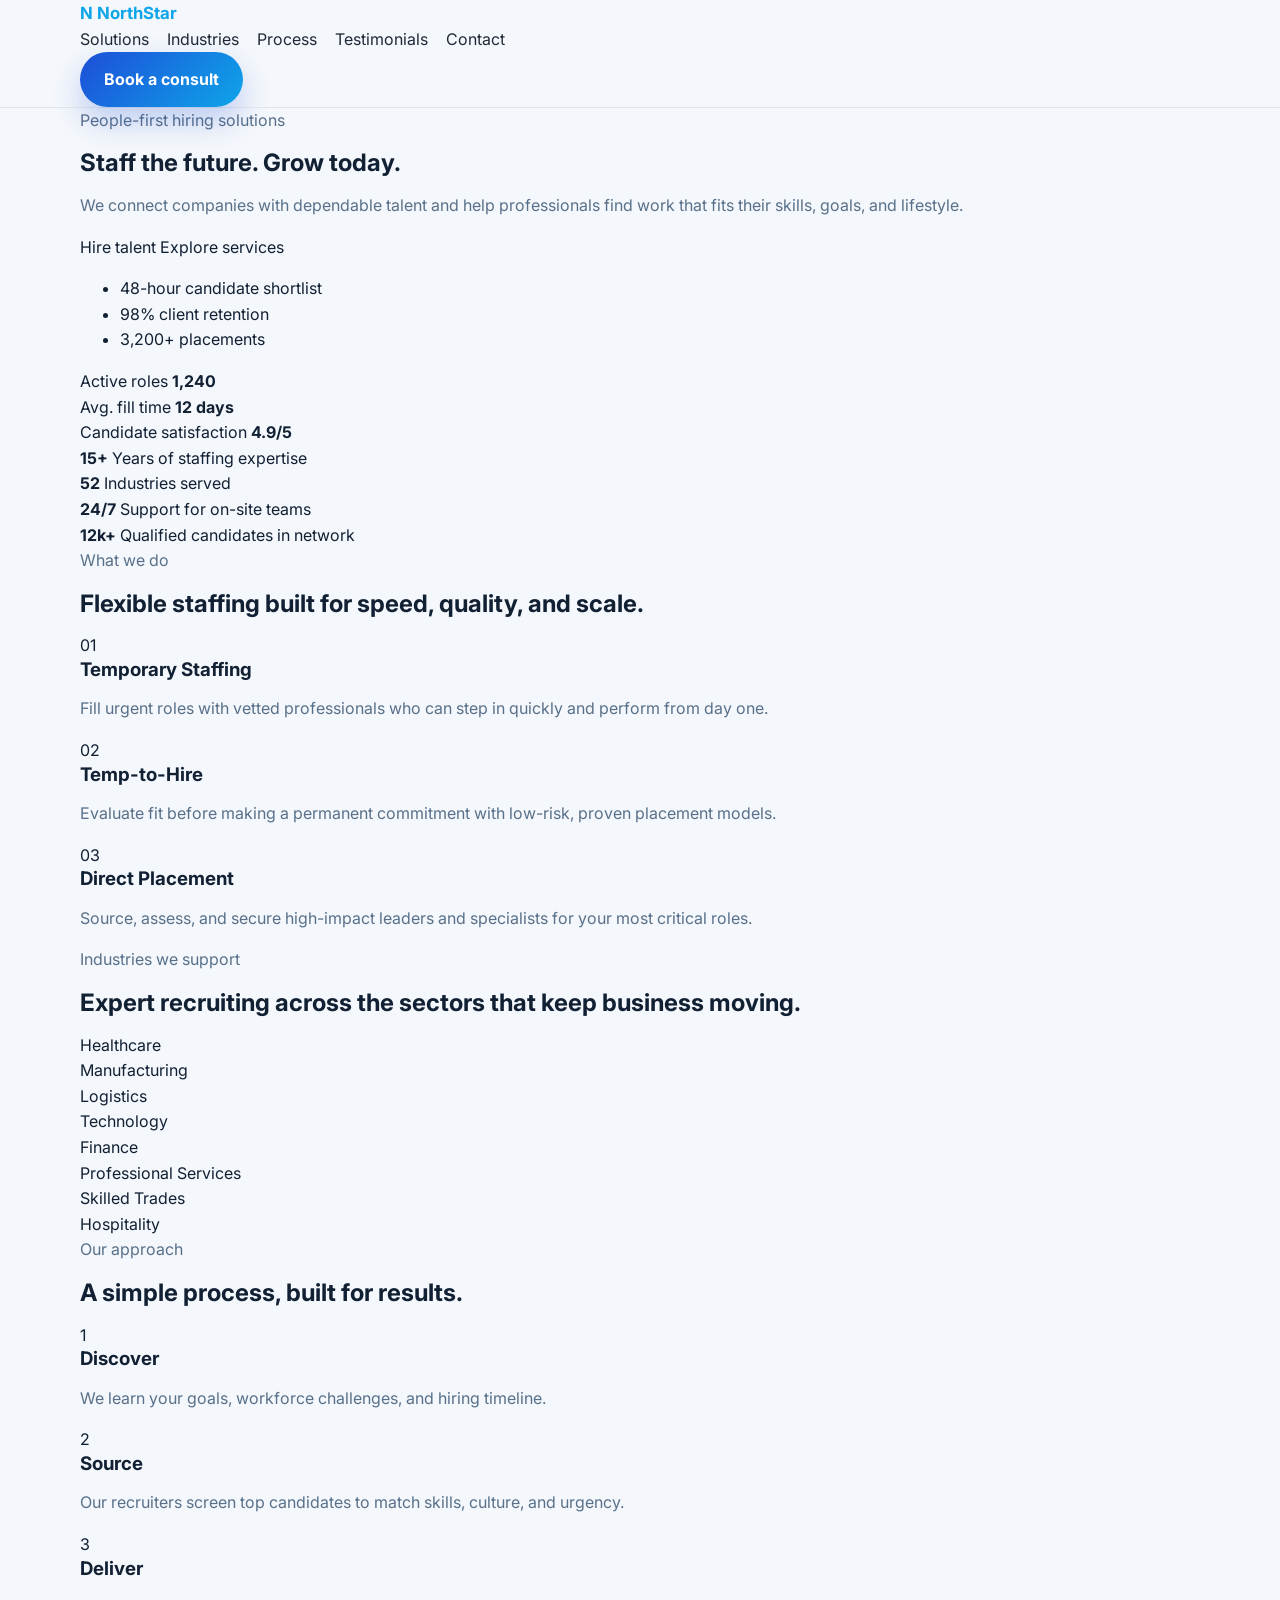
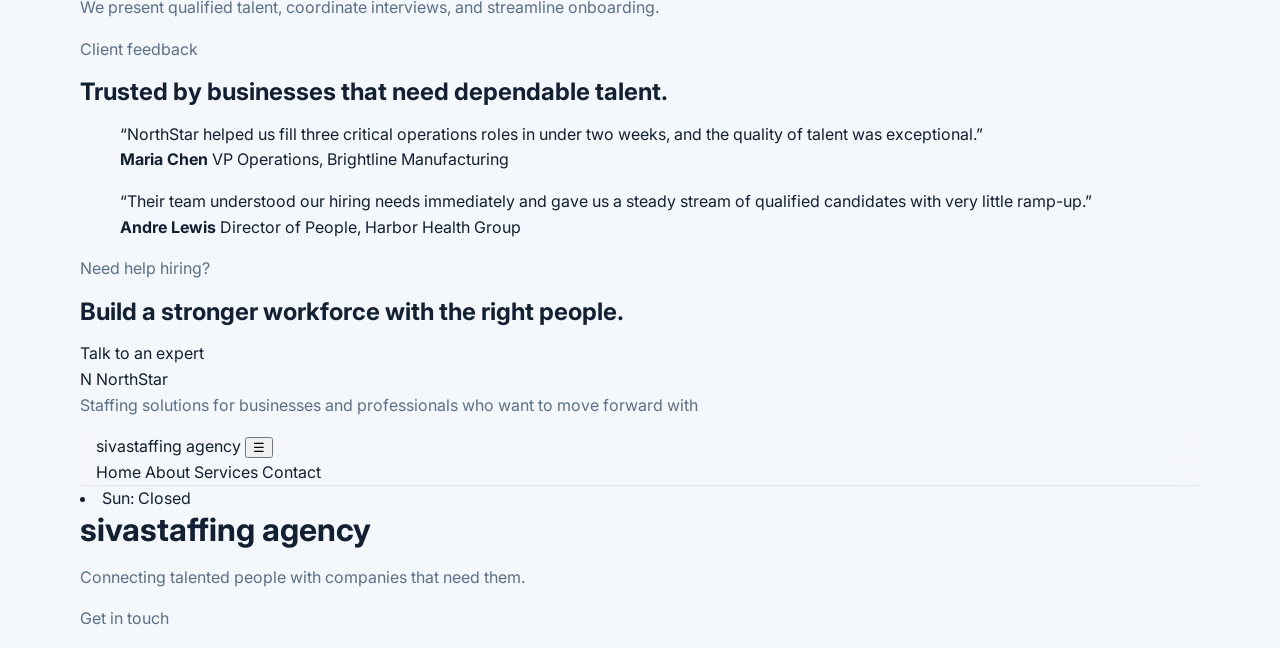
==== index.html @ ee670490 "first commit" ====
<!DOCTYPE html>
<html lang="en">
  <head>
    <meta charset="UTF-8" />
    <meta name="viewport" content="width=device-width, initial-scale=1.0" />
    <title>sivastaffing agency</title>
    <meta
      name="description"
      content="NorthStar Staffing helps businesses hire faster and build stronger teams with flexible staffing, direct placement, and workforce solutions."
    />
    <link rel="preconnect" href="https://fonts.googleapis.com" />
    <link rel="preconnect" href="https://fonts.gstatic.com" crossorigin />
    <link
      href="https://fonts.googleapis.com/css2?family=Inter:wght@400;500;600;700;800;900&display=swap"
      rel="stylesheet"
    />
    <link rel="stylesheet" href="styles.css" />
  </head>
  <body>
    <header class="site-header">
      <div class="container nav-wrap">
        <div class="brand">
          <span class="brand-mark">N</span>
          <span>NorthStar</span>
        </div>
        <nav class="main-nav" aria-label="Main navigation">
          <a href="#solutions">Solutions</a>
          <a href="#industries">Industries</a>
          <a href="#process">Process</a>
          <a href="#testimonials">Testimonials</a>
          <a href="#contact">Contact</a>
        </nav>
        <a class="btn btn-primary" href="#contact">Book a consult</a>
      </div>
    </header>

    <main>
      <section class="hero">
        <div class="container hero-grid">
          <div class="hero-copy">
            <p class="eyebrow">People-first hiring solutions</p>
            <h1>Staff the future. Grow today.</h1>
            <p class="lead">
              We connect companies with dependable talent and help professionals find
              work that fits their skills, goals, and lifestyle.
            </p>
            <div class="cta-row">
              <a class="btn btn-primary" href="#contact">Hire talent</a>
              <a class="btn btn-secondary" href="#solutions">Explore services</a>
            </div>
            <ul class="hero-trust" aria-label="Key outcomes">
              <li>48-hour candidate shortlist</li>
              <li>98% client retention</li>
              <li>3,200+ placements</li>
            </ul>
          </div>
          <div class="hero-card" aria-label="Business metrics panel">
            <div class="metric-card">
              <span class="label">Active roles</span>
              <strong>1,240</strong>
            </div>
            <div class="metric-card highlight">
              <span class="label">Avg. fill time</span>
              <strong>12 days</strong>
            </div>
            <div class="metric-card">
              <span class="label">Candidate satisfaction</span>
              <strong>4.9/5</strong>
            </div>
            <div class="mini-chart" aria-hidden="true">
              <span style="height: 25%"></span>
              <span style="height: 45%"></span>
              <span style="height: 60%"></span>
              <span style="height: 82%"></span>
              <span style="height: 100%"></span>
              <span style="height: 90%"></span>
            </div>
          </div>
        </div>
      </section>

      <section class="stats-bar">
        <div class="container stats-grid">
          <div>
            <strong>15+</strong>
            <span>Years of staffing expertise</span>
          </div>
          <div>
            <strong>52</strong>
            <span>Industries served</span>
          </div>
          <div>
            <strong>24/7</strong>
            <span>Support for on-site teams</span>
          </div>
          <div>
            <strong>12k+</strong>
            <span>Qualified candidates in network</span>
          </div>
        </div>
      </section>

      <section id="solutions" class="section">
        <div class="container">
          <div class="section-heading">
            <p class="eyebrow">What we do</p>
            <h2>Flexible staffing built for speed, quality, and scale.</h2>
          </div>
          <div class="card-grid">
            <article class="info-card">
              <div class="icon">01</div>
              <h3>Temporary Staffing</h3>
              <p>
                Fill urgent roles with vetted professionals who can step in quickly and
                perform from day one.
              </p>
            </article>
            <article class="info-card">
              <div class="icon">02</div>
              <h3>Temp-to-Hire</h3>
              <p>
                Evaluate fit before making a permanent commitment with low-risk, proven
                placement models.
              </p>
            </article>
            <article class="info-card">
              <div class="icon">03</div>
              <h3>Direct Placement</h3>
              <p>
                Source, assess, and secure high-impact leaders and specialists for your
                most critical roles.
              </p>
            </article>
          </div>
        </div>
      </section>

      <section id="industries" class="section alt-bg">
        <div class="container">
          <div class="section-heading narrow">
            <p class="eyebrow">Industries we support</p>
            <h2>Expert recruiting across the sectors that keep business moving.</h2>
          </div>
          <div class="industry-grid">
            <div class="industry-pill">Healthcare</div>
            <div class="industry-pill">Manufacturing</div>
            <div class="industry-pill">Logistics</div>
            <div class="industry-pill">Technology</div>
            <div class="industry-pill">Finance</div>
            <div class="industry-pill">Professional Services</div>
            <div class="industry-pill">Skilled Trades</div>
            <div class="industry-pill">Hospitality</div>
          </div>
        </div>
      </section>

      <section id="process" class="section">
        <div class="container">
          <div class="section-heading">
            <p class="eyebrow">Our approach</p>
            <h2>A simple process, built for results.</h2>
          </div>
          <div class="timeline">
            <div class="timeline-item">
              <span class="step">1</span>
              <div>
                <h3>Discover</h3>
                <p>We learn your goals, workforce challenges, and hiring timeline.</p>
              </div>
            </div>
            <div class="timeline-item">
              <span class="step">2</span>
              <div>
                <h3>Source</h3>
                <p>Our recruiters screen top candidates to match skills, culture, and urgency.</p>
              </div>
            </div>
            <div class="timeline-item">
              <span class="step">3</span>
              <div>
                <h3>Deliver</h3>
                <p>We present qualified talent, coordinate interviews, and streamline onboarding.</p>
              </div>
            </div>
          </div>
        </div>
      </section>

      <section id="testimonials" class="section alt-bg">
        <div class="container">
          <div class="section-heading">
            <p class="eyebrow">Client feedback</p>
            <h2>Trusted by businesses that need dependable talent.</h2>
          </div>
          <div class="testimonial-grid">
            <blockquote class="quote-card">
              “NorthStar helped us fill three critical operations roles in under two weeks,
              and the quality of talent was exceptional.”
              <footer>
                <strong>Maria Chen</strong>
                <span>VP Operations, Brightline Manufacturing</span>
              </footer>
            </blockquote>
            <blockquote class="quote-card">
              “Their team understood our hiring needs immediately and gave us a steady stream
              of qualified candidates with very little ramp-up.”
              <footer>
                <strong>Andre Lewis</strong>
                <span>Director of People, Harbor Health Group</span>
              </footer>
            </blockquote>
          </div>
        </div>
      </section>

      <section class="cta-band">
        <div class="container cta-inner">
          <div>
            <p class="eyebrow">Need help hiring?</p>
            <h2>Build a stronger workforce with the right people.</h2>
          </div>
          <a class="btn btn-primary" href="#contact">Talk to an expert</a>
        </div>
      </section>
    </main>

    <footer id="contact" class="site-footer">
      <div class="container footer-grid">
        <div>
          <div class="brand footer-brand">
            <span class="brand-mark">N</span>
            <span>NorthStar</span>
          </div>
          <p>
            Staffing solutions for businesses and professionals who want to move forward with
    <header class="site-header">
      <div class="container header-inner">
        <a class="brand" href="index.html">sivastaffing agency</a>
        <button id="navToggle" class="nav-toggle" aria-label="Toggle navigation">☰</button>
        <nav id="mainNav" class="main-nav">
          <a href="index.html">Home</a>
          <a href="about.html">About</a>
          <a href="services.html">Services</a>
          <a href="contact.html">Contact</a>
        </nav>
      </div>
    </header>
            <li>Sun: Closed</li>
          </ul>
        </div>
      </div>
      <div class="container footer-bottom">
            <h1>sivastaffing agency</h1>
            <p class="tagline">Connecting talented people with companies that need them.</p>
            <p><a class="btn" href="contact.html">Get in touch</a></p>
      <div class="container footer-bottom">
---- styles.css ----
:root {
  --bg: #f4f7fb;
  --panel: #ffffff;
  --panel-alt: #eef4ff;
  --primary: #1d4ed8;
  --primary-dark: #1238a8;
  --accent: #0ea5e9;
  --text: #112033;
  --muted: #587089;
  --border: rgba(17, 32, 51, 0.08);
  --shadow: 0 20px 50px rgba(18, 56, 168, 0.08);
}

* {
  box-sizing: border-box;
}

html {
  scroll-behavior: smooth;
}

body {
  margin: 0;
  font-family: "Inter", sans-serif;
  background: var(--bg);
  color: var(--text);
  line-height: 1.6;
}

img {
  max-width: 100%;
  display: block;
}

a {
  text-decoration: none;
  color: inherit;
}

p {
  margin: 0 0 1rem;
  color: var(--muted);
}

h1, h2, h3 {
  margin: 0 0 1rem;
  color: var(--text);
  line-height: 1.15;
}

.container {
  width: min(1120px, calc(100% - 32px));
  margin: 0 auto;
}

.site-header {
  position: sticky;
  top: 0;
  z-index: 20;
  background: rgba(244, 247, 251, 0.9);
  backdrop-filter: blur(16px);
  border-bottom: 1px solid var(--border);
}

.nav-wrap {
  :root{
    --accent:#0b69ff;
    --muted:#6b7280;
    --bg:#f8fafc;
    --maxw:1100px;
  }

  *{box-sizing:border-box}
  body{
    font-family:Inter,Segoe UI,system-ui,-apple-system,Roboto,"Helvetica Neue",Arial;
    margin:0;
    color:#0f172a;
    background:var(--bg);
    -webkit-font-smoothing:antialiased;
  }

  .container{
    width:min(var(--maxw),92%);
    margin:0 auto;
  }

  .site-header{
    background:#fff;
    border-bottom:1px solid #e6eef8;
  }

  .header-inner{
    display:flex;
    gap:16px;
    align-items:center;
    justify-content:space-between;
    padding:14px 0;
  }

  .brand{
    font-weight:700;
    color:var(--accent);
    text-decoration:none;
    font-size:1.05rem;
  }

  .nav-toggle{display:none;background:none;border:0;font-size:1.2rem}

  .main-nav{display:flex;gap:18px}
  .main-nav a{color:#1f2937;text-decoration:none}

  .hero{padding:48px 0;background:linear-gradient(180deg,#ffffff, #f1f5f9)}
  .hero .hero-grid{display:grid;grid-template-columns:1fr 320px;gap:24px;align-items:center}
  .hero h1{font-size:2rem;margin:0 0 8px}
  .tagline{color:var(--muted);margin-top:6px}

  .btn{display:inline-block;background:var(--accent);color:#fff;padding:10px 16px;border-radius:8px;text-decoration:none}

  .overview{padding:40px 0}
  .cards{display:flex;gap:16px;flex-wrap:wrap}
  .card{background:#fff;padding:18px;border-radius:10px;flex:1;min-width:200px;box-shadow:0 1px 4px rgba(16,24,40,0.04)}

  .site-footer{background:#fff;margin-top:40px;padding:28px 0;border-top:1px solid #e6eef8}
  .footer-grid{display:grid;grid-template-columns:1fr 200px 200px;gap:24px}
  .footer-brand{font-weight:700;color:var(--accent)}

  @media(max-width:800px){
    .hero .hero-grid{grid-template-columns:1fr;}
    .main-nav{display:none;position:absolute;right:12px;top:60px;background:#fff;padding:10px;border-radius:8px;box-shadow:0 6px 20px rgba(2,6,23,0.08)}
    .nav-toggle{display:block}
  }
.main-nav a:hover {
  color: var(--text);
}

.btn {
  display: inline-flex;
  align-items: center;
  justify-content: center;
  padding: 0.9rem 1.5rem;
  border-radius: 999px;
  font-weight: 700;
  transition: transform 0.2s ease, box-shadow 0.2s ease;
}

.btn:hover {
  transform: translateY(-1px);
}

.btn-primary {
  background: linear-gradient(135deg, var(--primary), var(--accent));
  color: #fff;
  box-shadow: 0 14px 30px rgba(29, 78, 216, 0.25);
}

.btn-secondary {
  border: 1px solid var(--border);
  background: rgba(255, 255, 255, 0.8);
  color: var(--text);
}

.hero {
  padding: 100px 0 72px;
  background:
    radial-gradient(circle at top left, rgba(14, 165, 233, 0.18), transparent 18%),
    radial-gradient(circle at bottom right, rgba(29, 78, 216, 0.12), transparent 22%),
    var(--bg);
}

.hero-grid {
  display: grid;
  grid-template-columns: 1.2fr 0.8fr;
  align-items: center;
  gap: 40px;
}

.eyebrow {
  margin-bottom: 1rem;
  font-size: 0.8rem;
  font-weight: 700;
  letter-spacing: 0.14em;
  text-transform: uppercase;
  color: var(--primary);
}

h1 {
  font-size: clamp(2.8rem, 6vw, 5rem);
  letter-spacing: -0.06em;
  max-width: 560px;
}

.lead {
  max-width: 620px;
  font-size: 1.1rem;
  margin-bottom: 1.8rem;
}

.cta-row {
  display: flex;
  flex-wrap: wrap;
  gap: 18px;
  margin-bottom: 2rem;
}

.hero-trust {
  list-style: none;
  padding: 0;
  margin: 0;
  display: flex;
  flex-wrap: wrap;
  gap: 20px;
  color: var(--text);
  font-weight: 600;
  font-size: 0.95rem;
}

.hero-trust li::before {
  content: "✓";
  color: var(--primary);
  margin-right: 8px;
}

.hero-card {
  background: linear-gradient(180deg, var(--panel), #eff6ff);
  border: 1px solid rgba(17, 32, 51, 0.08);
  border-radius: 32px;
  box-shadow: var(--shadow);
  padding: 28px;
}

.metric-card {
  background: rgba(255, 255, 255, 0.85);
  border: 1px solid var(--border);
  border-radius: 22px;
  padding: 18px 20px;
  margin-bottom: 18px;
}

.metric-card.highlight {
  background: linear-gradient(135deg, rgba(29, 78, 216, 0.12), rgba(14, 165, 233, 0.2));
}

.metric-card .label {
  display: block;
  color: var(--muted);
  font-size: 0.8rem;
  margin-bottom: 8px;
}

.metric-card strong {
  font-size: clamp(1.5rem, 2vw, 2.2rem);
  letter-spacing: -0.05em;
  color: var(--text);
}

.mini-chart {
  height: 110px;
  display: grid;
  grid-template-columns: repeat(6, minmax(0, 1fr));
  align-items: end;
  gap: 12px;
  padding: 18px 8px 0;
}

.mini-chart span {
  display: block;
  border-radius: 12px 12px 0 0;
  background: linear-gradient(180deg, var(--accent), var(--primary));
}

.stats-bar {
  padding: 24px 0;
  background: var(--text);
  color: #fff;
}

.stats-grid {
  display: grid;
  grid-template-columns: repeat(4, minmax(0, 1fr));
  gap: 24px;
}

.stats-grid div {
  display: flex;
  flex-direction: column;
  gap: 4px;
  align-items: center;
  text-align: center;
}

.stats-grid strong {
  font-size: clamp(1.5rem, 3vw, 2.3rem);
  letter-spacing: -0.05em;
}

.stats-grid span {
  color: rgba(255, 255, 255, 0.8);
}

.section {
  padding: 96px 0;
}

.alt-bg {
  background: var(--panel-alt);
}

.section-heading {
  margin-bottom: 34px;
}

.section-heading h2 {
  font-size: clamp(2rem, 4vw, 3rem);
  letter-spacing: -0.05em;
  max-width: 680px;
}

.narrow h2 {
  max-width: 760px;
}

.card-grid {
  display: grid;
  grid-template-columns: repeat(3, minmax(0, 1fr));
  gap: 24px;
}

.info-card {
  background: rgba(255, 255, 255, 0.8);
  border: 1px solid var(--border);
  border-radius: 24px;
  padding: 30px 26px;
  box-shadow: 0 14px 40px rgba(17, 32, 51, 0.04);
}

.icon {
  width: 44px;
  height: 44px;
  border-radius: 12px;
  display: inline-flex;
  align-items: center;
  justify-content: center;
  font-weight: 800;
  background: rgba(29, 78, 216, 0.08);
  color: var(--primary);
  margin-bottom: 1rem;
}

.industry-grid {
  display: flex;
  flex-wrap: wrap;
  gap: 16px;
}

.industry-pill {
  display: inline-flex;
  align-items: center;
  justify-content: center;
  background: var(--panel);
  border: 1px solid var(--border);
  color: var(--text);
  border-radius: 999px;
  padding: 0.9rem 1.4rem;
  font-weight: 600;
}

.timeline {
  display: grid;
  grid-template-columns: repeat(3, minmax(0, 1fr));
  gap: 24px;
}

.timeline-item {
  display: flex;
  gap: 18px;
  padding: 24px;
  background: rgba(255, 255, 255, 0.8);
  border: 1px solid var(--border);
  border-radius: 24px;
}

.step {
  min-width: 54px;
  height: 54px;
  display: inline-flex;
  align-items: center;
  justify-content: center;
  border-radius: 16px;
  background: linear-gradient(135deg, var(--primary), var(--accent));
  color: #fff;
  font-weight: 800;
}

.testimonial-grid {
  display: grid;
  grid-template-columns: repeat(2, minmax(0, 1fr));
  gap: 24px;
}

.quote-card {
  margin: 0;
  background: var(--panel);
  border: 1px solid var(--border);
  border-radius: 24px;
  padding: 32px 28px;
  box-shadow: 0 12px 30px rgba(17, 32, 51, 0.04);
  font-size: 1.04rem;
  color: var(--text);
}

.quote-card footer {
  margin-top: 1.4rem;
  display: flex;
  flex-direction: column;
  gap: 2px;
  color: var(--muted);
}

.cta-band {
  padding: 24px 0 110px;
}

.cta-inner {
  display: flex;
  align-items: center;
  justify-content: space-between;
  gap: 26px;
  background: linear-gradient(135deg, var(--primary), var(--accent));
  border-radius: 28px;
  padding: 42px 44px;
  color: #fff;
  box-shadow: 0 24px 60px rgba(29, 78, 216, 0.25);
}

.cta-inner h2,
.cta-inner .eyebrow {
  color: #fff;
}

.site-footer {
  background: #0b1220;
  color: rgba(255, 255, 255, 0.82);
  padding-top: 72px;
}

.footer-grid {
  display: grid;
  grid-template-columns: 1.3fr 1fr 1fr;
  gap: 28px;
  padding-bottom: 32px;
}

.footer-brand {
  color: #fff;
  margin-bottom: 1.1rem;
}

.site-footer h3 {
  color: #fff;
  font-size: 1.1rem;
  margin-bottom: 0.9rem;
}

.site-footer ul {
  list-style: none;
  padding: 0;
  margin: 0;
  display: grid;
  gap: 8px;
  color: rgba(255, 255, 255, 0.8);
}

.footer-bottom {
  padding: 18px 0 24px;
  border-top: 1px solid rgba(255, 255, 255, 0.08);
  color: rgba(255, 255, 255, 0.72);
}

@media (max-width: 920px) {
  .hero-grid,
  .card-grid,
  .timeline,
  .testimonial-grid,
  .footer-grid {
    grid-template-columns: 1fr;
  }

  .main-nav {
    display: none;
  }

  .stats-grid {
    grid-template-columns: repeat(2, minmax(0, 1fr));
  }

  .cta-inner {
    flex-direction: column;
    align-items: flex-start;
  }
}

@media (max-width: 560px) {
  .nav-wrap {
    min-height: 74px;
  }

  .hero {
    padding-top: 70px;
  }

  .cta-row {
    flex-direction: column;
    align-items: stretch;
  }

  .btn {
    width: 100%;
  }

  .stats-grid {
    grid-template-columns: 1fr;
  }
}
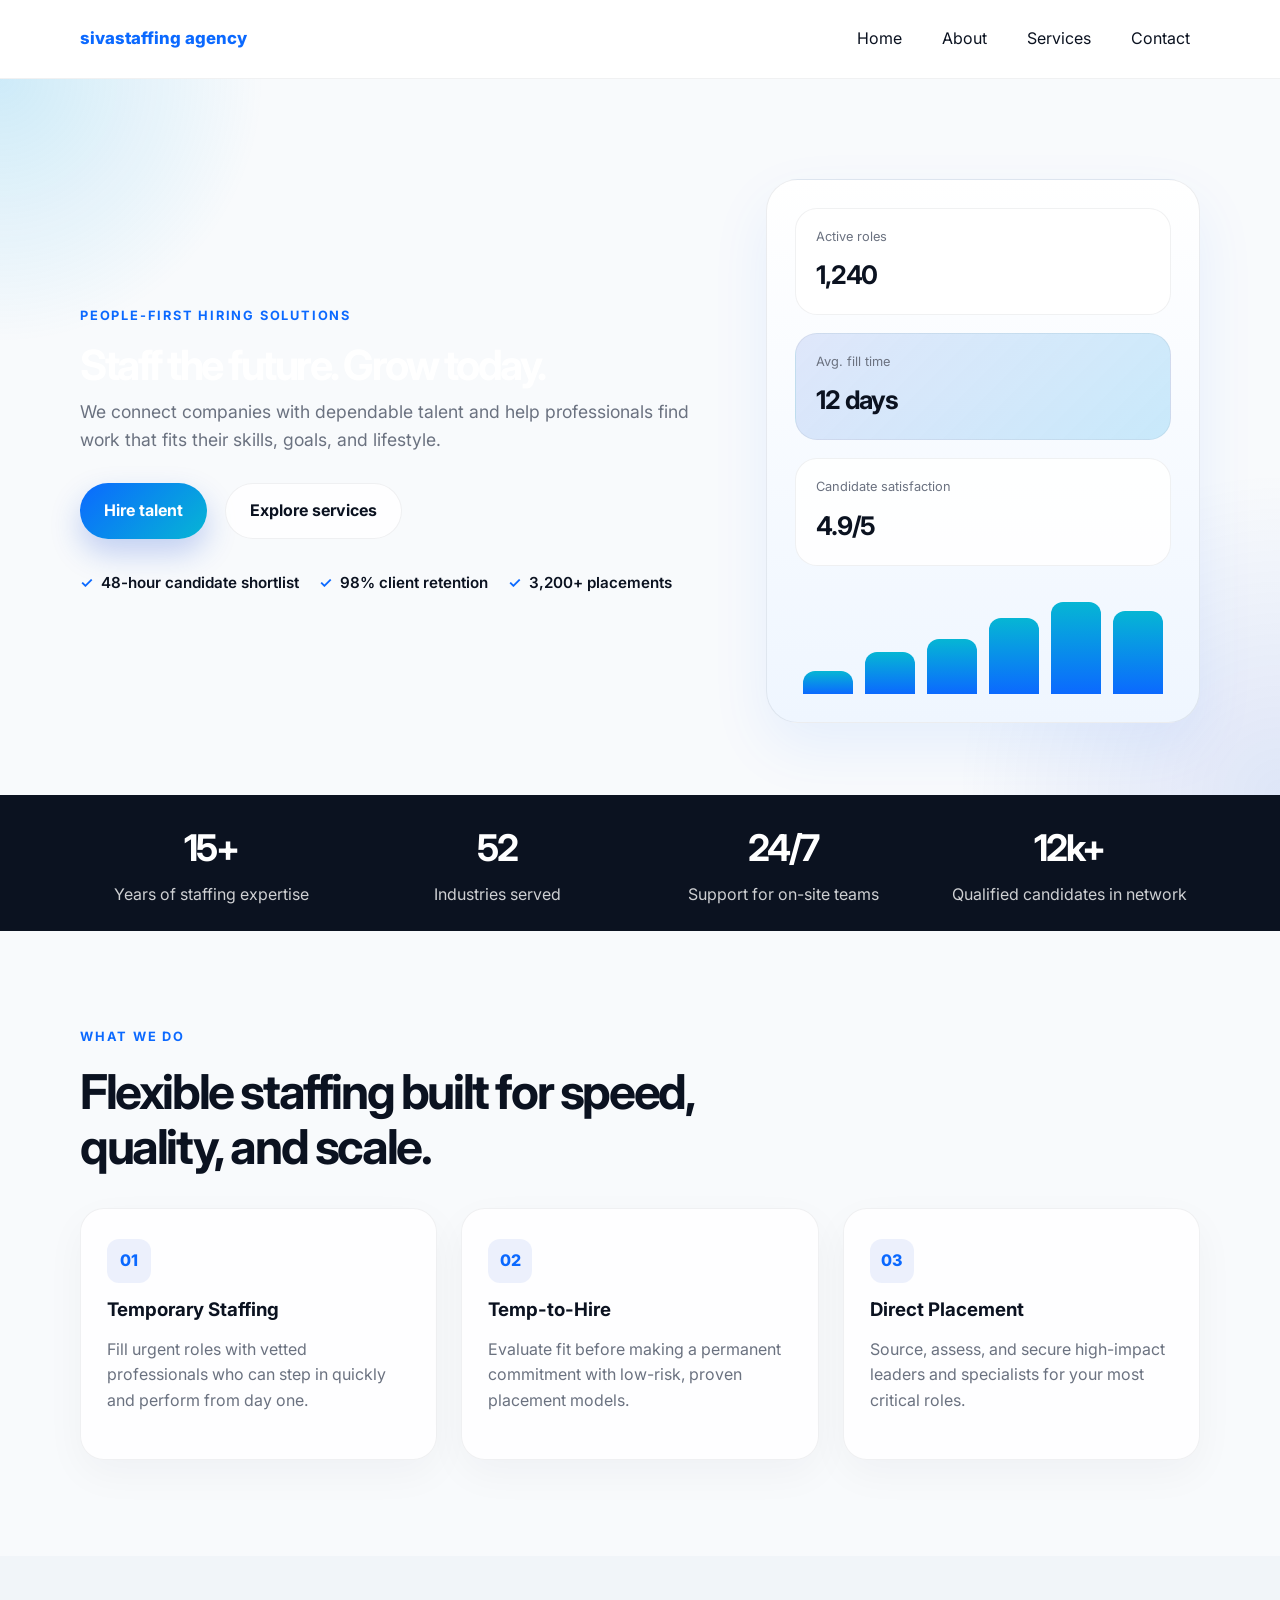
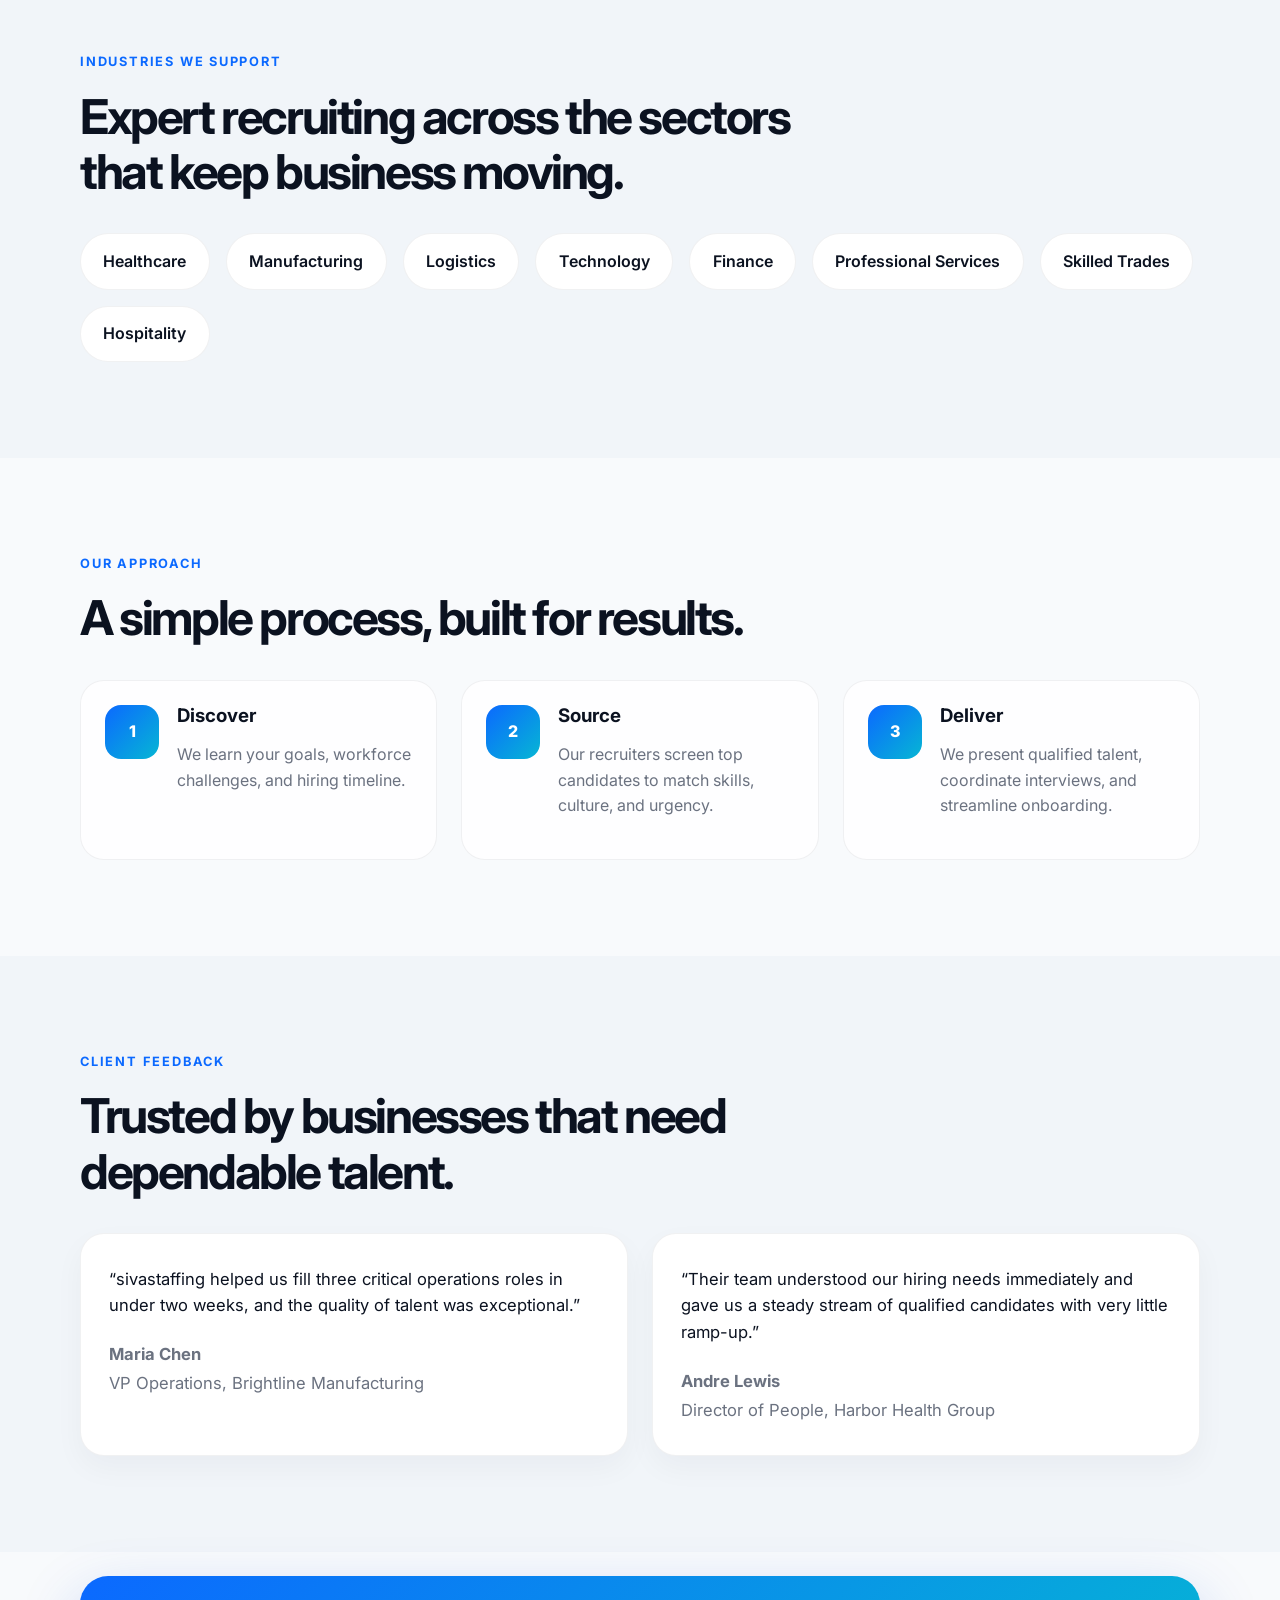
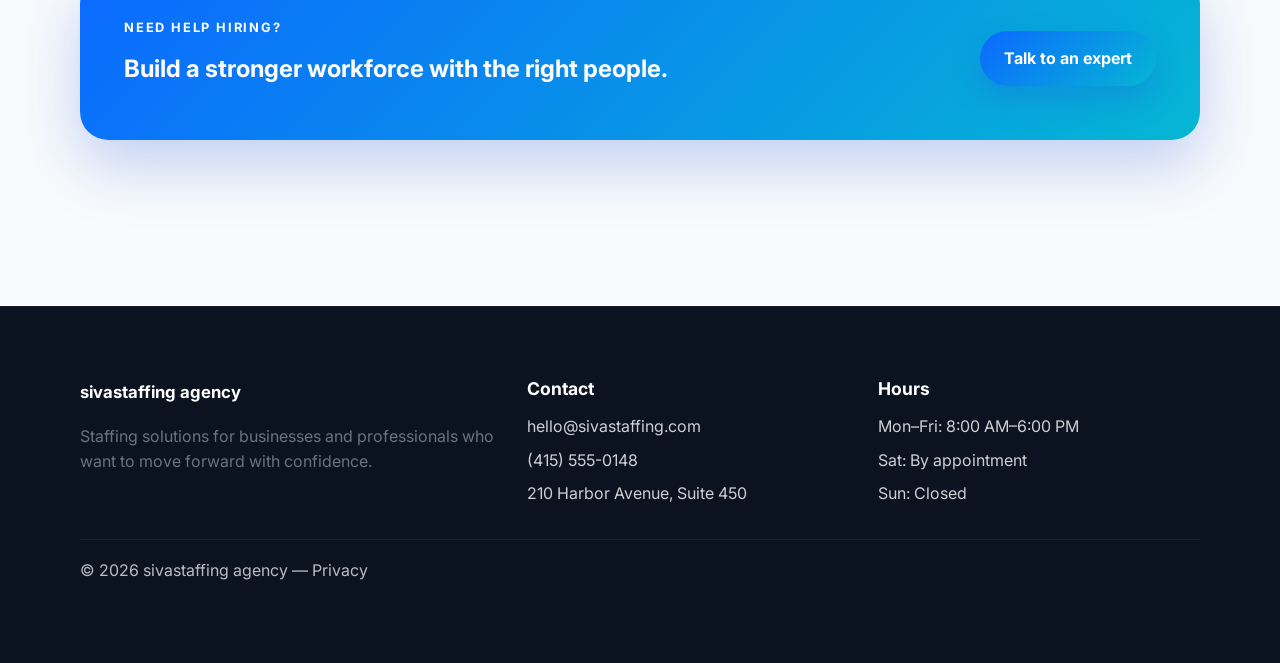
==== commit 45f6e6f0: "Add core HTML pages and styles for sivastaffing agency website" ====
--- a/index.html
+++ b/index.html
@@ -4,33 +4,23 @@
     <meta charset="UTF-8" />
     <meta name="viewport" content="width=device-width, initial-scale=1.0" />
     <title>sivastaffing agency</title>
-    <meta
-      name="description"
-      content="NorthStar Staffing helps businesses hire faster and build stronger teams with flexible staffing, direct placement, and workforce solutions."
-    />
+    <meta name="description" content="sivastaffing agency — staffing solutions for companies and professionals." />
     <link rel="preconnect" href="https://fonts.googleapis.com" />
     <link rel="preconnect" href="https://fonts.gstatic.com" crossorigin />
-    <link
-      href="https://fonts.googleapis.com/css2?family=Inter:wght@400;500;600;700;800;900&display=swap"
-      rel="stylesheet"
-    />
+    <link href="https://fonts.googleapis.com/css2?family=Inter:wght@400;600;700;800&display=swap" rel="stylesheet" />
     <link rel="stylesheet" href="styles.css" />
   </head>
   <body>
     <header class="site-header">
-      <div class="container nav-wrap">
-        <div class="brand">
-          <span class="brand-mark">N</span>
-          <span>NorthStar</span>
-        </div>
-        <nav class="main-nav" aria-label="Main navigation">
-          <a href="#solutions">Solutions</a>
-          <a href="#industries">Industries</a>
-          <a href="#process">Process</a>
-          <a href="#testimonials">Testimonials</a>
-          <a href="#contact">Contact</a>
+      <div class="container header-inner">
+        <a class="brand" href="index.html">sivastaffing agency</a>
+        <button id="navToggle" class="nav-toggle" aria-label="Toggle navigation">☰</button>
+        <nav id="mainNav" class="main-nav">
+          <a href="index.html">Home</a>
+          <a href="about.html">About</a>
+          <a href="services.html">Services</a>
+          <a href="contact.html">Contact</a>
         </nav>
-        <a class="btn btn-primary" href="#contact">Book a consult</a>
       </div>
     </header>
 
@@ -40,13 +30,10 @@
           <div class="hero-copy">
             <p class="eyebrow">People-first hiring solutions</p>
             <h1>Staff the future. Grow today.</h1>
-            <p class="lead">
-              We connect companies with dependable talent and help professionals find
-              work that fits their skills, goals, and lifestyle.
-            </p>
+            <p class="lead">We connect companies with dependable talent and help professionals find work that fits their skills, goals, and lifestyle.</p>
             <div class="cta-row">
-              <a class="btn btn-primary" href="#contact">Hire talent</a>
-              <a class="btn btn-secondary" href="#solutions">Explore services</a>
+              <a class="btn btn-primary" href="contact.html">Hire talent</a>
+              <a class="btn btn-secondary" href="services.html">Explore services</a>
             </div>
             <ul class="hero-trust" aria-label="Key outcomes">
               <li>48-hour candidate shortlist</li>
@@ -54,7 +41,7 @@
               <li>3,200+ placements</li>
             </ul>
           </div>
-          <div class="hero-card" aria-label="Business metrics panel">
+          <aside class="hero-card" aria-label="Business metrics panel">
             <div class="metric-card">
               <span class="label">Active roles</span>
               <strong>1,240</strong>
@@ -68,35 +55,23 @@
               <strong>4.9/5</strong>
             </div>
             <div class="mini-chart" aria-hidden="true">
-              <span style="height: 25%"></span>
-              <span style="height: 45%"></span>
-              <span style="height: 60%"></span>
-              <span style="height: 82%"></span>
-              <span style="height: 100%"></span>
-              <span style="height: 90%"></span>
+              <span style="height:25%"></span>
+              <span style="height:45%"></span>
+              <span style="height:60%"></span>
+              <span style="height:82%"></span>
+              <span style="height:100%"></span>
+              <span style="height:90%"></span>
             </div>
-          </div>
+          </aside>
         </div>
       </section>
 
       <section class="stats-bar">
         <div class="container stats-grid">
-          <div>
-            <strong>15+</strong>
-            <span>Years of staffing expertise</span>
-          </div>
-          <div>
-            <strong>52</strong>
-            <span>Industries served</span>
-          </div>
-          <div>
-            <strong>24/7</strong>
-            <span>Support for on-site teams</span>
-          </div>
-          <div>
-            <strong>12k+</strong>
-            <span>Qualified candidates in network</span>
-          </div>
+          <div><strong>15+</strong><span>Years of staffing expertise</span></div>
+          <div><strong>52</strong><span>Industries served</span></div>
+          <div><strong>24/7</strong><span>Support for on-site teams</span></div>
+          <div><strong>12k+</strong><span>Qualified candidates in network</span></div>
         </div>
       </section>
 
@@ -107,40 +82,16 @@
             <h2>Flexible staffing built for speed, quality, and scale.</h2>
           </div>
           <div class="card-grid">
-            <article class="info-card">
-              <div class="icon">01</div>
-              <h3>Temporary Staffing</h3>
-              <p>
-                Fill urgent roles with vetted professionals who can step in quickly and
-                perform from day one.
-              </p>
-            </article>
-            <article class="info-card">
-              <div class="icon">02</div>
-              <h3>Temp-to-Hire</h3>
-              <p>
-                Evaluate fit before making a permanent commitment with low-risk, proven
-                placement models.
-              </p>
-            </article>
-            <article class="info-card">
-              <div class="icon">03</div>
-              <h3>Direct Placement</h3>
-              <p>
-                Source, assess, and secure high-impact leaders and specialists for your
-                most critical roles.
-              </p>
-            </article>
+            <article class="info-card"><div class="icon">01</div><h3>Temporary Staffing</h3><p>Fill urgent roles with vetted professionals who can step in quickly and perform from day one.</p></article>
+            <article class="info-card"><div class="icon">02</div><h3>Temp-to-Hire</h3><p>Evaluate fit before making a permanent commitment with low-risk, proven placement models.</p></article>
+            <article class="info-card"><div class="icon">03</div><h3>Direct Placement</h3><p>Source, assess, and secure high-impact leaders and specialists for your most critical roles.</p></article>
           </div>
         </div>
       </section>
 
       <section id="industries" class="section alt-bg">
         <div class="container">
-          <div class="section-heading narrow">
-            <p class="eyebrow">Industries we support</p>
-            <h2>Expert recruiting across the sectors that keep business moving.</h2>
-          </div>
+          <div class="section-heading narrow"><p class="eyebrow">Industries we support</p><h2>Expert recruiting across the sectors that keep business moving.</h2></div>
           <div class="industry-grid">
             <div class="industry-pill">Healthcare</div>
             <div class="industry-pill">Manufacturing</div>
@@ -156,101 +107,56 @@
 
       <section id="process" class="section">
         <div class="container">
-          <div class="section-heading">
-            <p class="eyebrow">Our approach</p>
-            <h2>A simple process, built for results.</h2>
-          </div>
+          <div class="section-heading"><p class="eyebrow">Our approach</p><h2>A simple process, built for results.</h2></div>
           <div class="timeline">
-            <div class="timeline-item">
-              <span class="step">1</span>
-              <div>
-                <h3>Discover</h3>
-                <p>We learn your goals, workforce challenges, and hiring timeline.</p>
-              </div>
-            </div>
-            <div class="timeline-item">
-              <span class="step">2</span>
-              <div>
-                <h3>Source</h3>
-                <p>Our recruiters screen top candidates to match skills, culture, and urgency.</p>
-              </div>
-            </div>
-            <div class="timeline-item">
-              <span class="step">3</span>
-              <div>
-                <h3>Deliver</h3>
-                <p>We present qualified talent, coordinate interviews, and streamline onboarding.</p>
-              </div>
-            </div>
+            <div class="timeline-item"><span class="step">1</span><div><h3>Discover</h3><p>We learn your goals, workforce challenges, and hiring timeline.</p></div></div>
+            <div class="timeline-item"><span class="step">2</span><div><h3>Source</h3><p>Our recruiters screen top candidates to match skills, culture, and urgency.</p></div></div>
+            <div class="timeline-item"><span class="step">3</span><div><h3>Deliver</h3><p>We present qualified talent, coordinate interviews, and streamline onboarding.</p></div></div>
           </div>
         </div>
       </section>
 
       <section id="testimonials" class="section alt-bg">
         <div class="container">
-          <div class="section-heading">
-            <p class="eyebrow">Client feedback</p>
-            <h2>Trusted by businesses that need dependable talent.</h2>
-          </div>
+          <div class="section-heading"><p class="eyebrow">Client feedback</p><h2>Trusted by businesses that need dependable talent.</h2></div>
           <div class="testimonial-grid">
-            <blockquote class="quote-card">
-              “NorthStar helped us fill three critical operations roles in under two weeks,
-              and the quality of talent was exceptional.”
-              <footer>
-                <strong>Maria Chen</strong>
-                <span>VP Operations, Brightline Manufacturing</span>
-              </footer>
-            </blockquote>
-            <blockquote class="quote-card">
-              “Their team understood our hiring needs immediately and gave us a steady stream
-              of qualified candidates with very little ramp-up.”
-              <footer>
-                <strong>Andre Lewis</strong>
-                <span>Director of People, Harbor Health Group</span>
-              </footer>
-            </blockquote>
+            <blockquote class="quote-card">“sivastaffing helped us fill three critical operations roles in under two weeks, and the quality of talent was exceptional.”<footer><strong>Maria Chen</strong><span>VP Operations, Brightline Manufacturing</span></footer></blockquote>
+            <blockquote class="quote-card">“Their team understood our hiring needs immediately and gave us a steady stream of qualified candidates with very little ramp-up.”<footer><strong>Andre Lewis</strong><span>Director of People, Harbor Health Group</span></footer></blockquote>
           </div>
         </div>
       </section>
 
       <section class="cta-band">
-        <div class="container cta-inner">
-          <div>
-            <p class="eyebrow">Need help hiring?</p>
-            <h2>Build a stronger workforce with the right people.</h2>
-          </div>
-          <a class="btn btn-primary" href="#contact">Talk to an expert</a>
-        </div>
+        <div class="container cta-inner"><div><p class="eyebrow">Need help hiring?</p><h2>Build a stronger workforce with the right people.</h2></div><a class="btn btn-primary" href="contact.html">Talk to an expert</a></div>
       </section>
     </main>
 
-    <footer id="contact" class="site-footer">
+    <footer class="site-footer">
       <div class="container footer-grid">
         <div>
-          <div class="brand footer-brand">
-            <span class="brand-mark">N</span>
-            <span>NorthStar</span>
-          </div>
-          <p>
-            Staffing solutions for businesses and professionals who want to move forward with
-    <header class="site-header">
-      <div class="container header-inner">
-        <a class="brand" href="index.html">sivastaffing agency</a>
-        <button id="navToggle" class="nav-toggle" aria-label="Toggle navigation">☰</button>
-        <nav id="mainNav" class="main-nav">
-          <a href="index.html">Home</a>
-          <a href="about.html">About</a>
-          <a href="services.html">Services</a>
-          <a href="contact.html">Contact</a>
-        </nav>
-      </div>
-    </header>
+          <div class="brand footer-brand">sivastaffing agency</div>
+          <p>Staffing solutions for businesses and professionals who want to move forward with confidence.</p>
+        </div>
+        <div>
+          <h3>Contact</h3>
+          <ul>
+            <li>hello@sivastaffing.com</li>
+            <li>(415) 555-0148</li>
+            <li>210 Harbor Avenue, Suite 450</li>
+          </ul>
+        </div>
+        <div>
+          <h3>Hours</h3>
+          <ul>
+            <li>Mon–Fri: 8:00 AM–6:00 PM</li>
+            <li>Sat: By appointment</li>
             <li>Sun: Closed</li>
           </ul>
         </div>
       </div>
-      <div class="container footer-bottom">
-            <h1>sivastaffing agency</h1>
-            <p class="tagline">Connecting talented people with companies that need them.</p>
-            <p><a class="btn" href="contact.html">Get in touch</a></p>
-      <div class="container footer-bottom">
+      <div class="container footer-bottom">© <span id="year"></span> sivastaffing agency — <a href="privacy.html">Privacy</a></div>
+    </footer>
+
+    <script src="script.js"></script>
+  </body>
+</html>
--- a/styles.css
+++ b/styles.css
@@ -1,14 +1,14 @@
 :root {
-  --bg: #f4f7fb;
+  /* tuned to match Getiva reference */
+  --bg: #f8fafc;
   --panel: #ffffff;
-  --panel-alt: #eef4ff;
-  --primary: #1d4ed8;
-  --primary-dark: #1238a8;
-  --accent: #0ea5e9;
-  --text: #112033;
-  --muted: #587089;
-  --border: rgba(17, 32, 51, 0.08);
-  --shadow: 0 20px 50px rgba(18, 56, 168, 0.08);
+  --panel-alt: #f1f5f9;
+  --primary: #0b69ff; /* strong blue */
+  --accent: #06b6d4; /* teal accent */
+  --text: #0b1220;
+  --muted: #6b7280;
+  --border: rgba(11, 18, 32, 0.06);
+  --shadow: 0 24px 60px rgba(11, 105, 255, 0.08);
 }
 
 * {
@@ -56,79 +56,60 @@
 .site-header {
   position: sticky;
   top: 0;
-  z-index: 20;
-  background: rgba(244, 247, 251, 0.9);
-  backdrop-filter: blur(16px);
+  z-index: 40;
+  background: rgba(255,255,255,0.98);
+  backdrop-filter: blur(6px);
   border-bottom: 1px solid var(--border);
 }
 
-.nav-wrap {
-  :root{
-    --accent:#0b69ff;
-    --muted:#6b7280;
-    --bg:#f8fafc;
-    --maxw:1100px;
-  }
-
-  *{box-sizing:border-box}
-  body{
-    font-family:Inter,Segoe UI,system-ui,-apple-system,Roboto,"Helvetica Neue",Arial;
-    margin:0;
-    color:#0f172a;
-    background:var(--bg);
-    -webkit-font-smoothing:antialiased;
-  }
-
-  .container{
-    width:min(var(--maxw),92%);
-    margin:0 auto;
-  }
-
-  .site-header{
-    background:#fff;
-    border-bottom:1px solid #e6eef8;
-  }
-
-  .header-inner{
-    display:flex;
-    gap:16px;
-    align-items:center;
-    justify-content:space-between;
-    padding:14px 0;
-  }
-
-  .brand{
-    font-weight:700;
-    color:var(--accent);
-    text-decoration:none;
-    font-size:1.05rem;
-  }
-
-  .nav-toggle{display:none;background:none;border:0;font-size:1.2rem}
-
-  .main-nav{display:flex;gap:18px}
-  .main-nav a{color:#1f2937;text-decoration:none}
-
-  .hero{padding:48px 0;background:linear-gradient(180deg,#ffffff, #f1f5f9)}
-  .hero .hero-grid{display:grid;grid-template-columns:1fr 320px;gap:24px;align-items:center}
-  .hero h1{font-size:2rem;margin:0 0 8px}
-  .tagline{color:var(--muted);margin-top:6px}
-
-  .btn{display:inline-block;background:var(--accent);color:#fff;padding:10px 16px;border-radius:8px;text-decoration:none}
-
-  .overview{padding:40px 0}
-  .cards{display:flex;gap:16px;flex-wrap:wrap}
-  .card{background:#fff;padding:18px;border-radius:10px;flex:1;min-width:200px;box-shadow:0 1px 4px rgba(16,24,40,0.04)}
-
-  .site-footer{background:#fff;margin-top:40px;padding:28px 0;border-top:1px solid #e6eef8}
-  .footer-grid{display:grid;grid-template-columns:1fr 200px 200px;gap:24px}
-  .footer-brand{font-weight:700;color:var(--accent)}
-
-  @media(max-width:800px){
-    .hero .hero-grid{grid-template-columns:1fr;}
-    .main-nav{display:none;position:absolute;right:12px;top:60px;background:#fff;padding:10px;border-radius:8px;box-shadow:0 6px 20px rgba(2,6,23,0.08)}
-    .nav-toggle{display:block}
-  }
+.header-inner{
+  display:flex;
+  gap:20px;
+  align-items:center;
+  justify-content:space-between;
+  padding:18px 0;
+}
+
+.brand{
+  font-weight:800;
+  color:var(--primary);
+  text-decoration:none;
+  font-size:1.05rem;
+}
+
+.nav-toggle{display:none;background:none;border:0;font-size:1.3rem}
+
+.main-nav{display:flex;gap:20px}
+.main-nav a{color:var(--text);text-decoration:none;padding:8px 10px;border-radius:8px}
+.main-nav a:hover{background:rgba(11,102,255,0.08)}
+
+.hero{padding:96px 0 72px;background:
+    linear-gradient(180deg, rgba(6,11,32,0.56), rgba(6,11,32,0.28)),
+    url('https://images.unsplash.com/photo-1600880292203-757bb62b4baf?w=1600&q=80') center/cover no-repeat, var(--bg);
+  color: #fff;
+}
+.hero .hero-grid{display:grid;grid-template-columns:1.2fr 0.8fr;gap:36px;align-items:center}
+.hero h1{font-size:2.6rem;margin:0 0 8px;color:#fff}
+.tagline{color:rgba(255,255,255,0.86);margin-top:8px}
+
+.btn{display:inline-block;padding:12px 18px;border-radius:28px;text-decoration:none}
+.btn-primary{background:linear-gradient(90deg,var(--primary),var(--accent));color:#fff}
+.btn-secondary{background:#fff;border:1px solid var(--border)}
+
+.overview{padding:40px 0}
+.cards{display:flex;gap:18px;flex-wrap:wrap}
+.card{background:var(--panel);padding:20px;border-radius:14px;flex:1;min-width:220px;box-shadow:0 8px 24px rgba(11,18,32,0.04)}
+
+.site-footer{background:#071028;color:rgba(255,255,255,0.88);margin-top:56px;padding:56px 0;border-top:1px solid rgba(255,255,255,0.04)}
+.footer-grid{display:grid;grid-template-columns:1.2fr 1fr 1fr;gap:28px}
+.footer-brand{font-weight:700;color:#fff}
+
+@media(max-width:920px){
+  .hero .hero-grid{grid-template-columns:1fr}
+  .main-nav{display:none}
+  .main-nav.open{display:flex;position:absolute;right:16px;top:72px;background:#fff;padding:12px;border-radius:10px;box-shadow:0 12px 40px rgba(2,6,23,0.08);flex-direction:column}
+  .nav-toggle{display:block}
+}
 .main-nav a:hover {
   color: var(--text);
 }
